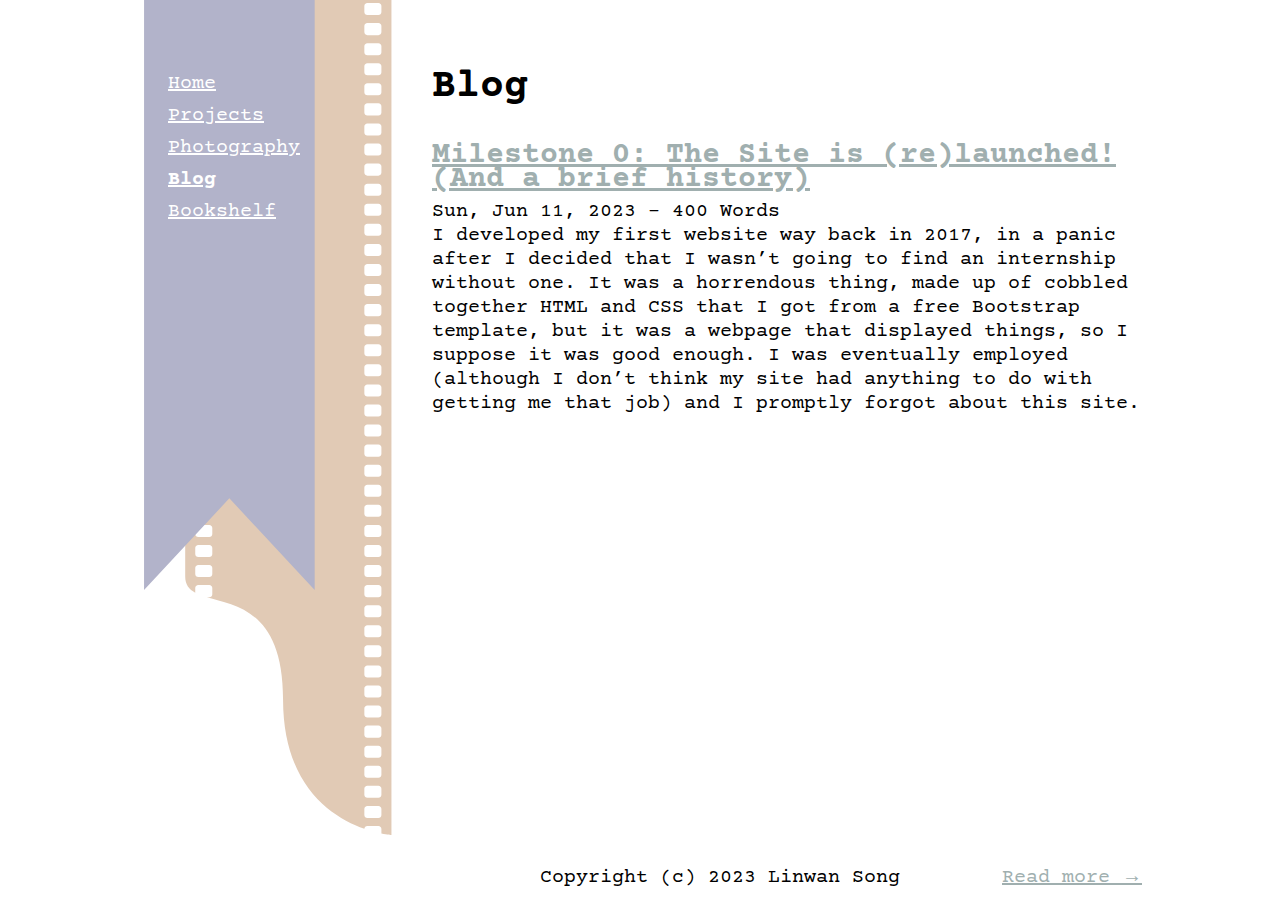
==== blog/index.html @ 68a18e39 "V3" ====
<!doctype html><html><head><meta charset=utf-8><meta name=viewport content="width=device-width,initial-scale=1"><link rel=stylesheet type=text/css href=/css/main.css><link rel=stylesheet type=text/css href=/css/common.css><link rel=stylesheet type=text/css href=/css/posts.css><title>Linwan Song | Blog</title></head><body><div><div><nav><p class=nav-link><a class=nav-link href=/ title="Linwan Song">Home</a></p><p class=nav-link><a class=nav-link href=/projects/ title=Projects>Projects</a></p><p class=nav-link><a class=nav-link href=/photography/ title=Photography>Photography</a></p><p class=nav-link><a class="nav-link active" href=/blog/ title=Blog>Blog</a></p><p class=nav-link><a class=nav-link href=/books/ title=Books>Bookshelf</a></p></nav></div><div class=page-content><div class=posts-list><h1>Blog</h1><article class=post-summary><header><h2><a href=http://linwansong.ca/blog/milestone-0/>Milestone 0: The Site is (re)launched! (And a brief history)</a></h2><div class=post-meta>Sun, Jun 11, 2023 - 400 Words</div></header>I developed my first website way back in 2017, in a panic after I decided that I wasn&rsquo;t going to find an internship without one. It was a horrendous thing, made up of cobbled together HTML and CSS that I got from a free Bootstrap template, but it was a webpage that displayed things, so I suppose it was good enough.
I was eventually employed (although I don&rsquo;t think my site had anything to do with getting me that job) and I promptly forgot about this site.<footer><a href=http://linwansong.ca/blog/milestone-0/><nobr>Read more →</nobr></a></footer></article></div></div><footer>Copyright (c) 2023 Linwan Song</footer></div></body></html>
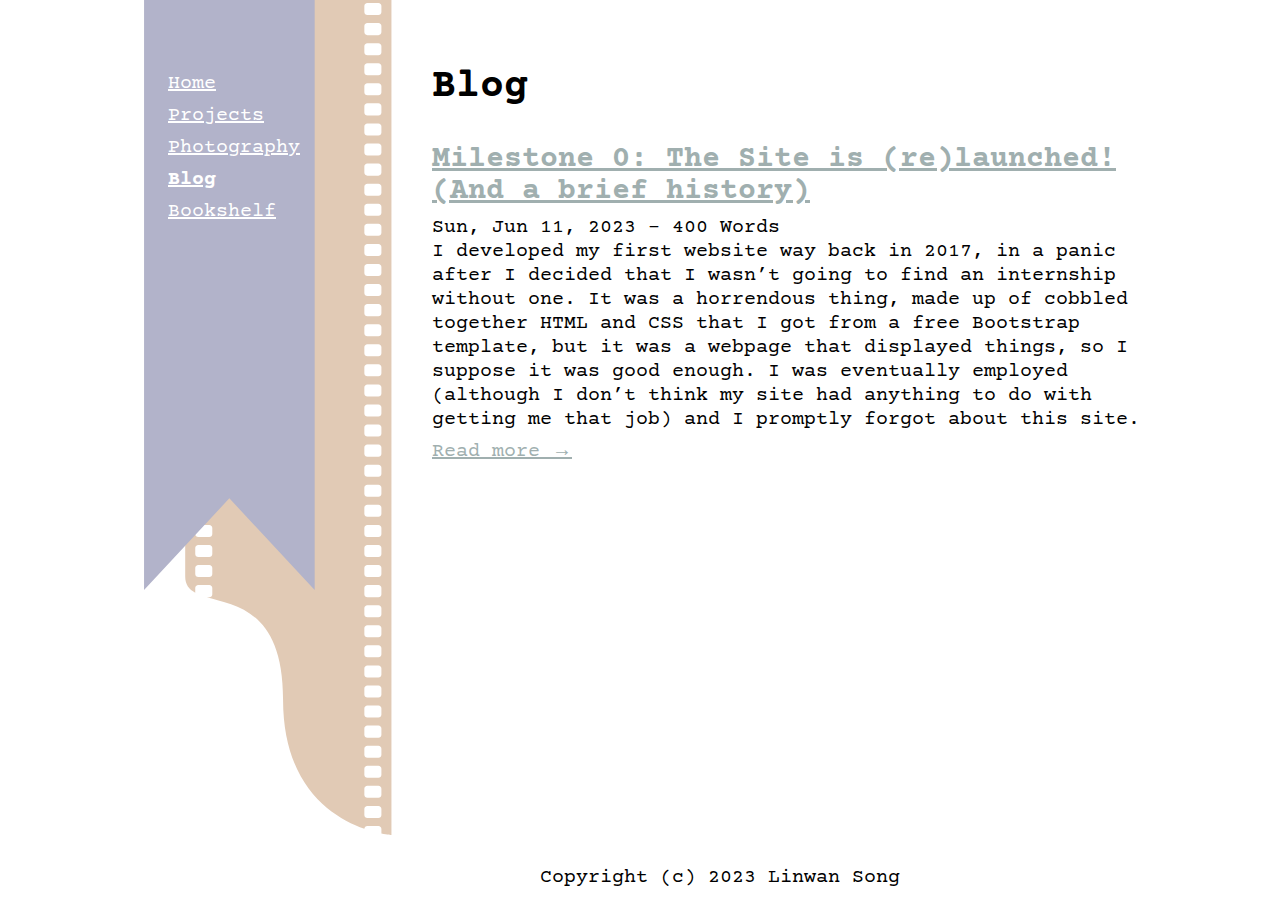
==== commit e45f4f9b: "Fixed Read More link issue" ====
--- a/blog/index.html
+++ b/blog/index.html
@@ -1,2 +1,56 @@
-<!doctype html><html><head><meta charset=utf-8><meta name=viewport content="width=device-width,initial-scale=1"><link rel=stylesheet type=text/css href=/css/main.css><link rel=stylesheet type=text/css href=/css/common.css><link rel=stylesheet type=text/css href=/css/posts.css><title>Linwan Song | Blog</title></head><body><div><div><nav><p class=nav-link><a class=nav-link href=/ title="Linwan Song">Home</a></p><p class=nav-link><a class=nav-link href=/projects/ title=Projects>Projects</a></p><p class=nav-link><a class=nav-link href=/photography/ title=Photography>Photography</a></p><p class=nav-link><a class="nav-link active" href=/blog/ title=Blog>Blog</a></p><p class=nav-link><a class=nav-link href=/books/ title=Books>Bookshelf</a></p></nav></div><div class=page-content><div class=posts-list><h1>Blog</h1><article class=post-summary><header><h2><a href=http://linwansong.ca/blog/milestone-0/>Milestone 0: The Site is (re)launched! (And a brief history)</a></h2><div class=post-meta>Sun, Jun 11, 2023 - 400 Words</div></header>I developed my first website way back in 2017, in a panic after I decided that I wasn&rsquo;t going to find an internship without one. It was a horrendous thing, made up of cobbled together HTML and CSS that I got from a free Bootstrap template, but it was a webpage that displayed things, so I suppose it was good enough.
-I was eventually employed (although I don&rsquo;t think my site had anything to do with getting me that job) and I promptly forgot about this site.<footer><a href=http://linwansong.ca/blog/milestone-0/><nobr>Read more →</nobr></a></footer></article></div></div><footer>Copyright (c) 2023 Linwan Song</footer></div></body></html>+<!DOCTYPE html>
+<html><head>
+    <meta charset="utf-8">
+    <meta name="viewport" content="width=device-width, initial-scale=1">
+    <link rel="stylesheet" type="text/css" href="/css/main.css">
+    <link rel="stylesheet" type="text/css" href="/css/common.css">
+    <link rel="stylesheet" type="text/css" href="/css/posts.css">
+    
+    
+    
+    <title>Linwan Song | Blog</title>
+</head><body>
+        <div><div>
+    <nav>
+        
+        
+            <p class="nav-link">
+                <a class="nav-link" href="/" title="Linwan Song">Home</a>
+            </p>
+        
+            <p class="nav-link">
+                <a class="nav-link" href="/projects/" title="Projects">Projects</a>
+            </p>
+        
+            <p class="nav-link">
+                <a class="nav-link" href="/photography/" title="Photography">Photography</a>
+            </p>
+        
+            <p class="nav-link">
+                <a class="nav-link active " href="/blog/" title="Blog">Blog</a>
+            </p>
+        
+            <p class="nav-link">
+                <a class="nav-link" href="/books/" title="Books">Bookshelf</a>
+            </p>
+        
+    </nav>
+</div><div class="page-content">
+<div class="posts-list">
+    <h1>Blog</h1>
+    
+    
+        <article class="post-summary">
+        <h2><a href='http://linwansong.ca/blog/milestone-0/'> Milestone 0: The Site is (re)launched! (And a brief history)</a> </h2>
+        <div class="post-meta">Sun, Jun 11, 2023 - 400 Words </div>
+        I developed my first website way back in 2017, in a panic after I decided that I wasn&rsquo;t going to find an internship without one. It was a horrendous thing, made up of cobbled together HTML and CSS that I got from a free Bootstrap template, but it was a webpage that displayed things, so I suppose it was good enough.
+I was eventually employed (although I don&rsquo;t think my site had anything to do with getting me that job) and I promptly forgot about this site.
+        <p><a href='http://linwansong.ca/blog/milestone-0/'><nobr>Read more →</nobr></a></p>
+</article>
+    
+</div>
+
+            </div><footer>Copyright (c) 2023 Linwan Song</footer>
+</div>
+    </body>
+</html>--- a/css/main.css
+++ b/css/main.css
@@ -0,0 +1,59 @@
+.index-section >* {
+    vertical-align: top;
+    display: inline-block;
+}
+
+.about-content{
+    width: 48%;
+    margin: 0rem, 2.5%, 2.5%, 2.5%;
+    height: auto;
+}
+
+.about-content h1{
+    font-size: calc(2 * var(--base-font-size));
+    font-weight: bold;
+    margin: 0rem;
+}
+
+.about-photo {
+    width: 40%;
+    height: 28rem;
+}
+
+.about-photo svg{
+    position: absolute;
+    float: right;
+    z-index: 1;
+    padding-left: 4rem;
+    height: 24rem;
+    width: 20rem; 
+}
+
+.about-photo img{
+    position: absolute;
+    height: 24rem;
+    width: 20rem; 
+    z-index: 3;
+    overflow: hidden;
+    padding-top: 3rem;
+    padding-left: 1rem;
+    object-fit: cover;
+}
+
+#addendum{
+    margin-top: 3rem;
+    font-size: calc(7 * var(--base-font-size) / 10);
+}
+
+.currently-enjoying{
+    font-weight: bold;
+    padding-top: 2rem;
+}
+
+.currently-enjoying a{
+    font-weight: lighter;
+}
+
+.latest-section{
+    padding-top: 3rem;
+}--- a/css/common.css
+++ b/css/common.css
@@ -0,0 +1,83 @@
+@import url('https://fonts.googleapis.com/css2?family=Courier+Prime:wght@400;700&display=swap');
+:root {
+    --background-color: white;
+    --title-color: black;
+    --text-color: black;
+    --accent-color: #A0AFAF;
+    --accent-color2: #E1CAB5;
+    --accent-color3: #B2B3CA;
+    --accent-color4: #D3949F;
+    --title-font: "Courier Prime";
+    --text-font: "Courier Prime";
+    --code-font: "Courier Prime";
+    --base-font-size: min(1.75vmax, 20px);
+}
+
+html {  
+    position: relative;
+    margin: 0;
+    border: 0;
+    padding: 0;
+    width: 100vw;
+    min-height: 100%;
+    overflow: auto;
+}
+
+body {
+    font-family: var(--text-font);
+    color:var(--text-color);
+    font-size: var(--base-font-size);
+    overflow: auto;
+    margin: 0 auto;
+    width: max(70rem, 70vw);
+    line-height: 1.5rem;
+}
+
+nav {
+    position: absolute;
+    margin-left: 4rem;
+    background-image: url("../Sidebar.svg");
+    background-repeat: no-repeat;
+    background-size: contain;
+    height: 50rem;
+    width: 12rem;
+    padding: 4rem 3rem 0rem 0.5rem;
+    z-index: 10;
+}
+
+.page-content{
+    margin-left: 20rem;
+    padding: 4rem 2rem 2rem 2rem;
+    margin-bottom: 1rem;
+}
+
+/* fonts */
+a{
+    color: var(--accent-color);
+}
+
+.nav-link {
+    color: white;
+    margin: 0.5rem;
+}
+
+.nav-link.active {
+    font-weight: bolder;
+}
+/* images */
+
+
+footer {
+    text-align: center;
+    position: absolute;
+    width: 100%;
+    bottom: 10px;
+    margin-top: 1rem;
+}
+
+.under-construction{  
+    padding-top: 10vh;
+    color: var(--accent-color);
+    text-align: center;
+    font-size: 20px;
+}--- a/css/posts.css
+++ b/css/posts.css
@@ -0,0 +1,37 @@
+.posts-list h1{
+    font-size: calc(2 * var(--base-font-size));
+    font-weight: bold;
+    margin: 0rem;
+}
+
+.posts-list .post-summary{
+    padding: 2rem 0rem 1rem 0rem;
+}
+
+.posts-list h2{
+    margin-top: 0rem;
+    margin-bottom: 0.5rem;
+}
+
+.posts-list p{
+    margin-top: 0.5rem;
+    margin-bottom: 0.5rem;
+}
+
+.metadata{
+    margin: 0rem;
+    padding-left: 1rem;
+    font-size: smaller;
+}
+
+.post-listing{
+    margin-top: 1rem;
+}
+
+.page-content h1{
+    line-height: 3rem;
+}
+
+.post-summary h2{
+    line-height: 2rem;
+}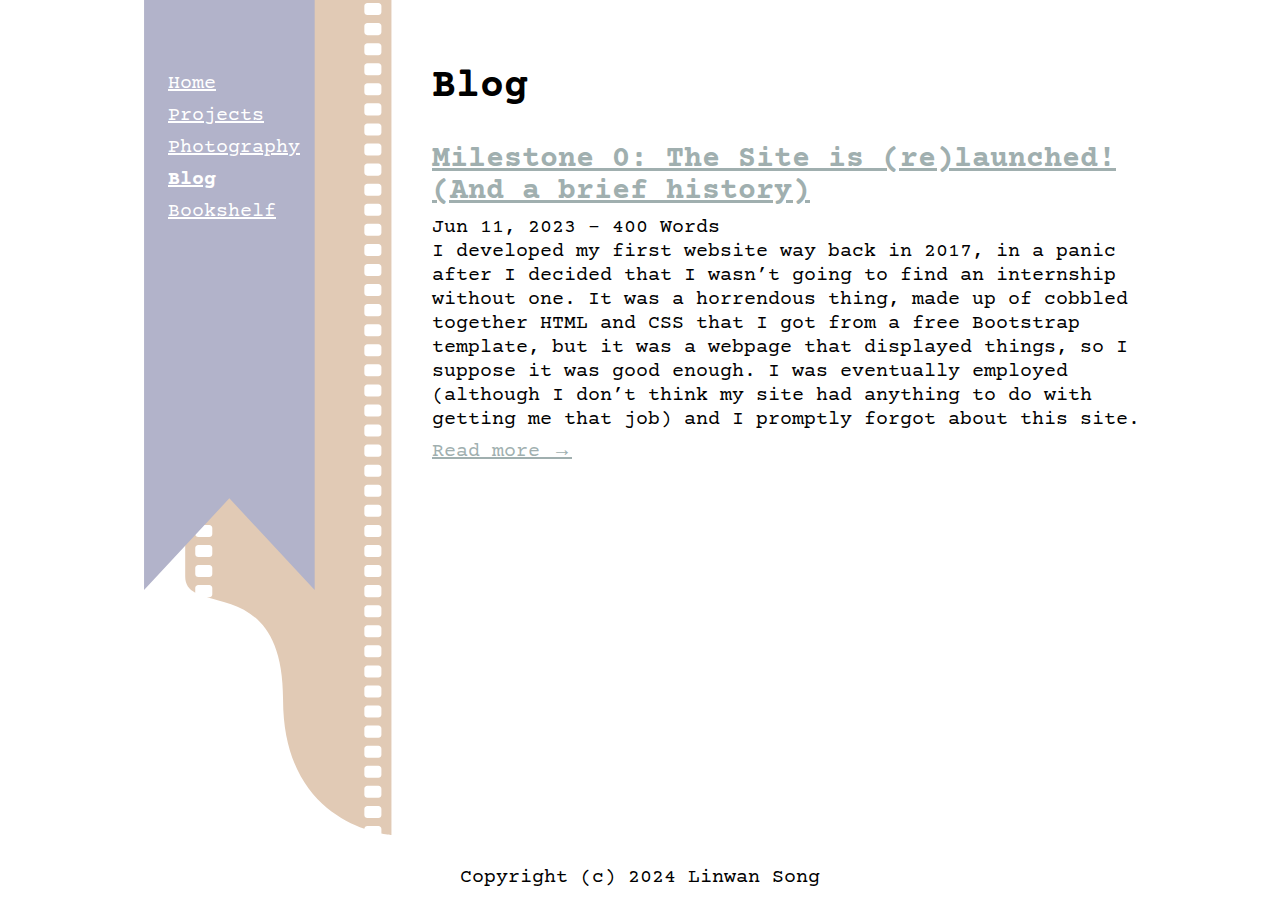
==== commit 84f1773b: "Feb 2 2024 updates" ====
--- a/blog/index.html
+++ b/blog/index.html
@@ -42,7 +42,7 @@
     
         <article class="post-summary">
         <h2><a href='http://linwansong.ca/blog/milestone-0/'> Milestone 0: The Site is (re)launched! (And a brief history)</a> </h2>
-        <div class="post-meta">Sun, Jun 11, 2023 - 400 Words </div>
+        <div class="post-meta">Jun 11, 2023 - 400 Words </div>
         I developed my first website way back in 2017, in a panic after I decided that I wasn&rsquo;t going to find an internship without one. It was a horrendous thing, made up of cobbled together HTML and CSS that I got from a free Bootstrap template, but it was a webpage that displayed things, so I suppose it was good enough.
 I was eventually employed (although I don&rsquo;t think my site had anything to do with getting me that job) and I promptly forgot about this site.
         <p><a href='http://linwansong.ca/blog/milestone-0/'><nobr>Read more →</nobr></a></p>
@@ -50,7 +50,7 @@
     
 </div>
 
-            </div><footer>Copyright (c) 2023 Linwan Song</footer>
+            </div><footer>Copyright (c) 2024 Linwan Song</footer>
 </div>
     </body>
 </html>--- a/css/common.css
+++ b/css/common.css
@@ -70,7 +70,7 @@
 footer {
     text-align: center;
     position: absolute;
-    width: 100%;
+    width: max(70rem, 70vw);
     bottom: 10px;
     margin-top: 1rem;
 }
